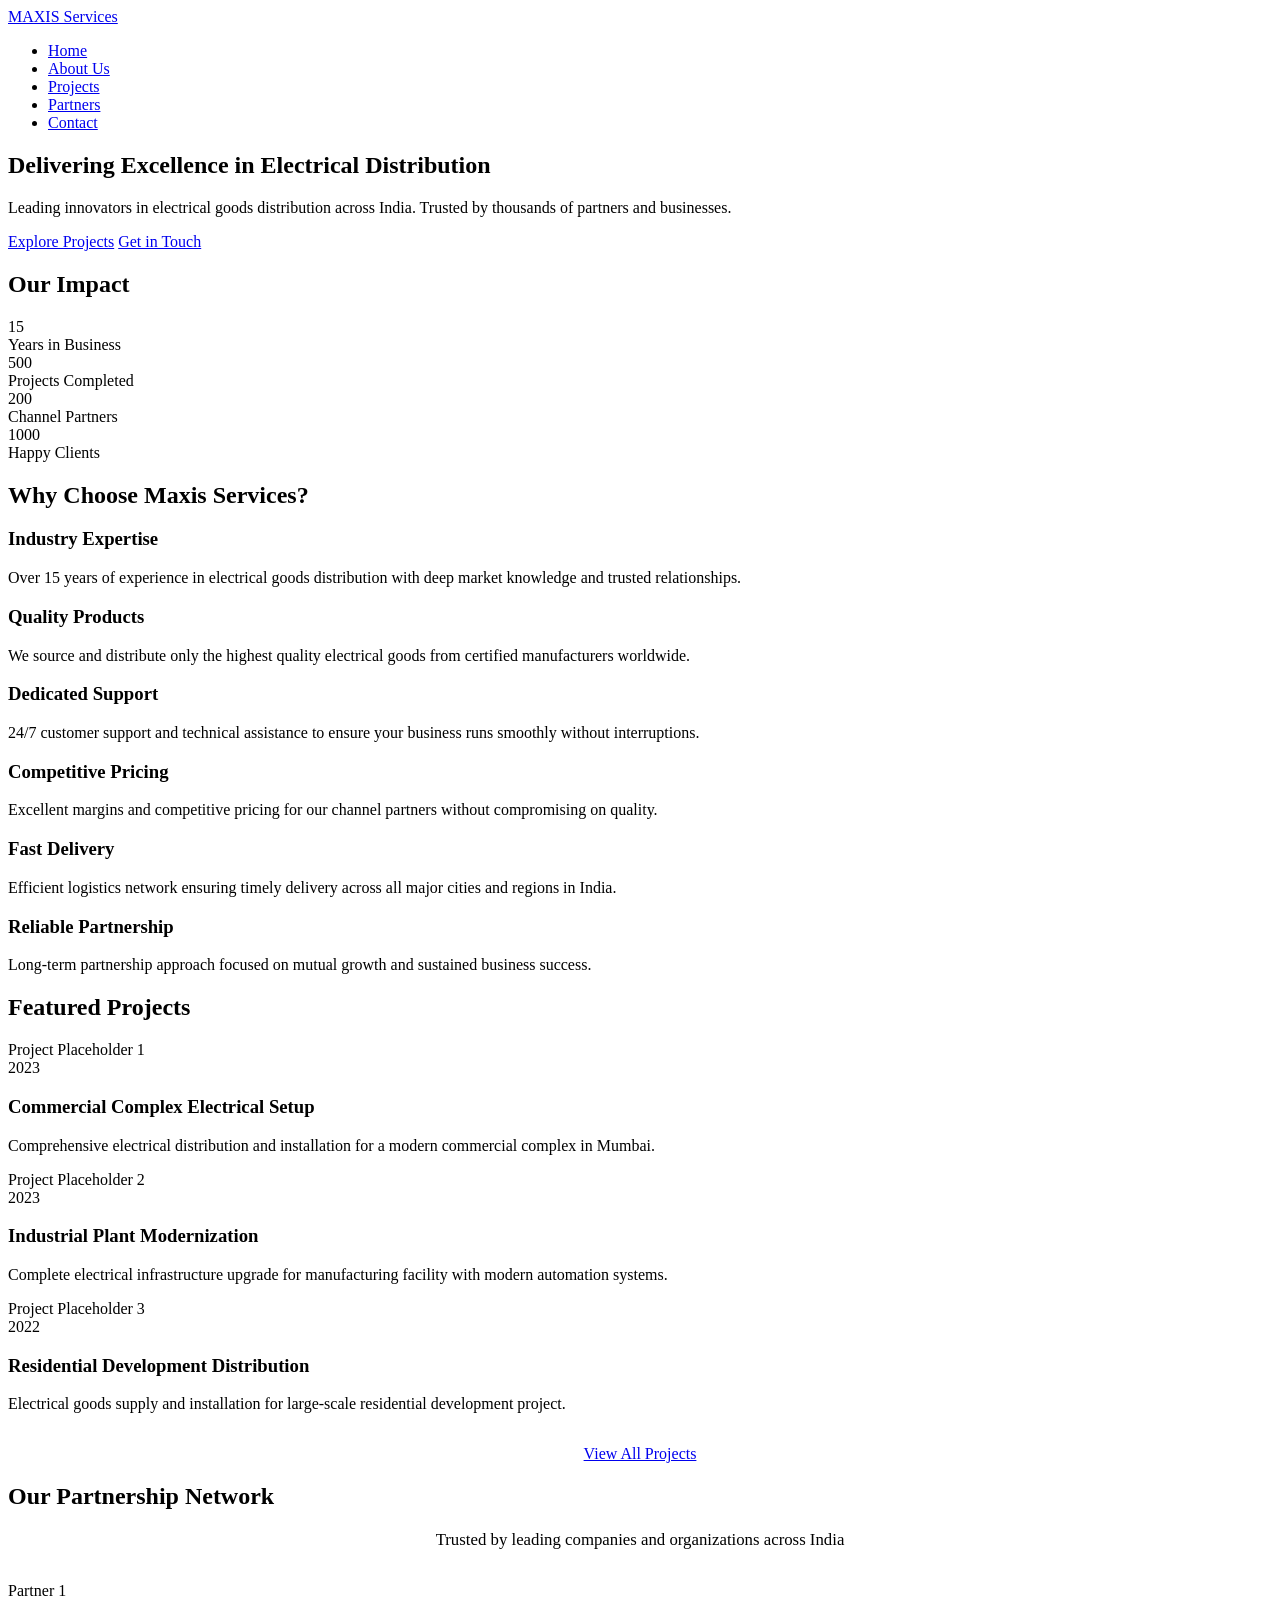
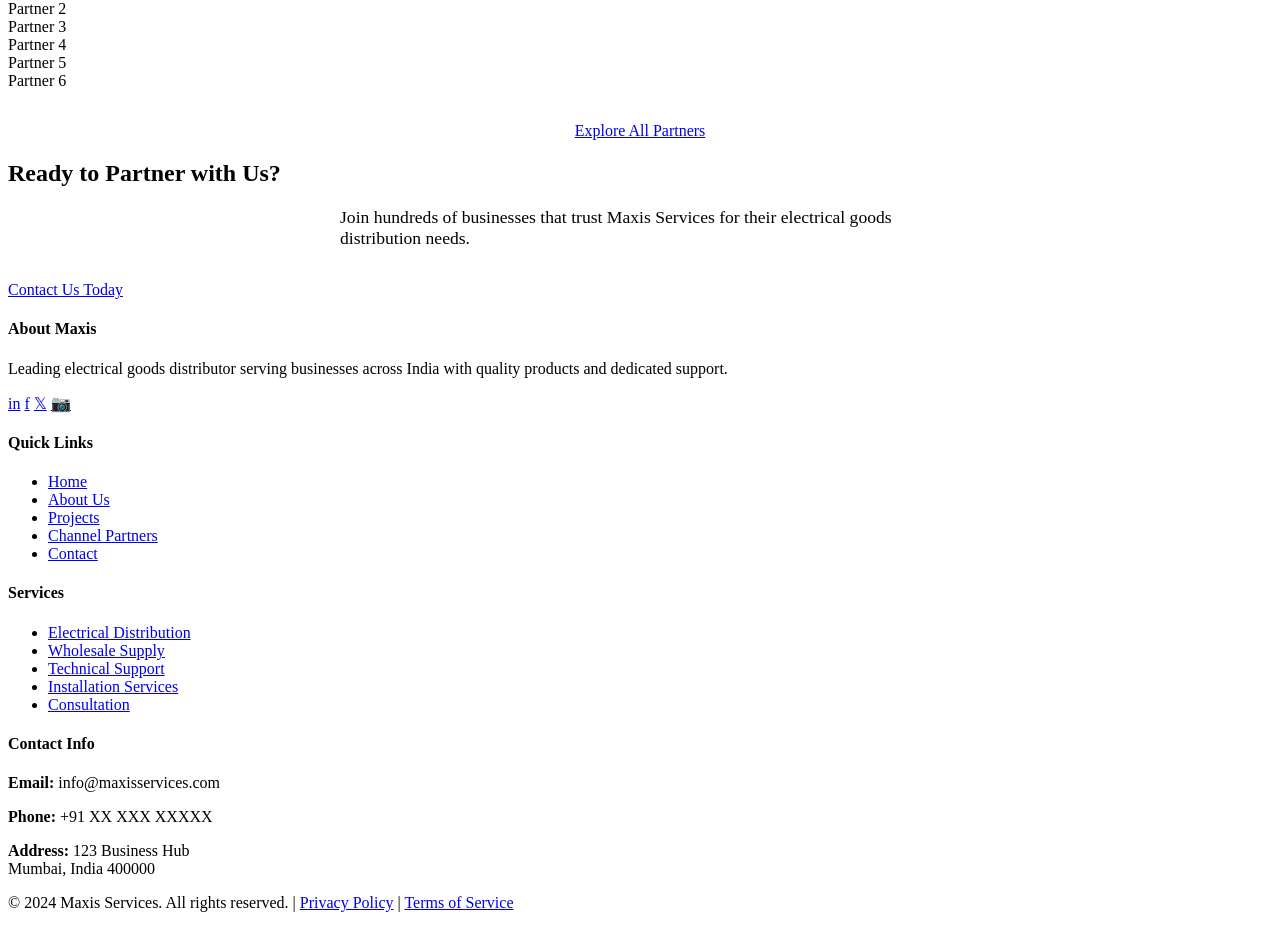
==== index.html @ 86330766 "Add files via upload" ====
<!DOCTYPE html>
<html lang="en">
<head>
    <meta charset="UTF-8">
    <meta name="viewport" content="width=device-width, initial-scale=1.0">
    <title>Maxis Services - Electrical Goods Distribution Excellence</title>
    <meta name="description" content="Delivering excellence in electrical goods distribution with innovative solutions and trusted partnerships.">
    <link rel="stylesheet" href="css/styles.css">
</head>
<body>
    <!-- ============ HEADER ============ -->
    <header>
        <div class="navbar">
            <a href="index.html" class="logo">MAXIS Services</a>
            <nav>
                <ul>
                    <li><a href="index.html" class="active">Home</a></li>
                    <li><a href="about.html">About Us</a></li>
                    <li><a href="projects.html">Projects</a></li>
                    <li><a href="partners.html">Partners</a></li>
                    <li><a href="contact.html">Contact</a></li>
                </ul>
            </nav>
        </div>
    </header>

    <!-- ============ HERO SECTION ============ -->
    <section class="hero">
        <div class="hero-content">
            <h1>Delivering Excellence in Electrical Distribution</h1>
            <p>Leading innovators in electrical goods distribution across India. Trusted by thousands of partners and businesses.</p>
            <div class="hero-buttons">
                <a href="projects.html" class="btn btn-primary">Explore Projects</a>
                <a href="contact.html" class="btn btn-secondary">Get in Touch</a>
            </div>
        </div>
    </section>

    <!-- ============ STATS SECTION ============ -->
    <section class="light">
        <div class="container">
            <h2>Our Impact</h2>
            <div class="stats">
                <div class="stat-card">
                    <div class="stat-number" data-suffix="+">15</div>
                    <div class="stat-label">Years in Business</div>
                </div>
                <div class="stat-card">
                    <div class="stat-number" data-suffix="+">500</div>
                    <div class="stat-label">Projects Completed</div>
                </div>
                <div class="stat-card">
                    <div class="stat-number" data-suffix="+">200</div>
                    <div class="stat-label">Channel Partners</div>
                </div>
                <div class="stat-card">
                    <div class="stat-number" data-suffix="+">1000</div>
                    <div class="stat-label">Happy Clients</div>
                </div>
            </div>
        </div>
    </section>

    <!-- ============ WHY CHOOSE US ============ -->
    <section>
        <div class="container">
            <h2>Why Choose Maxis Services?</h2>
            <div class="features">
                <div class="feature-card">
                    <h3>Industry Expertise</h3>
                    <p>Over 15 years of experience in electrical goods distribution with deep market knowledge and trusted relationships.</p>
                </div>
                <div class="feature-card">
                    <h3>Quality Products</h3>
                    <p>We source and distribute only the highest quality electrical goods from certified manufacturers worldwide.</p>
                </div>
                <div class="feature-card">
                    <h3>Dedicated Support</h3>
                    <p>24/7 customer support and technical assistance to ensure your business runs smoothly without interruptions.</p>
                </div>
                <div class="feature-card">
                    <h3>Competitive Pricing</h3>
                    <p>Excellent margins and competitive pricing for our channel partners without compromising on quality.</p>
                </div>
                <div class="feature-card">
                    <h3>Fast Delivery</h3>
                    <p>Efficient logistics network ensuring timely delivery across all major cities and regions in India.</p>
                </div>
                <div class="feature-card">
                    <h3>Reliable Partnership</h3>
                    <p>Long-term partnership approach focused on mutual growth and sustained business success.</p>
                </div>
            </div>
        </div>
    </section>

    <!-- ============ FEATURED PROJECTS ============ -->
    <section class="light">
        <div class="container">
            <h2>Featured Projects</h2>
            <div class="project-grid">
                <div class="project-card" data-category="commercial">
                    <div class="project-image">Project Placeholder 1</div>
                    <div class="project-info">
                        <div class="project-date">2023</div>
                        <h3>Commercial Complex Electrical Setup</h3>
                        <p class="project-desc">Comprehensive electrical distribution and installation for a modern commercial complex in Mumbai.</p>
                    </div>
                </div>

                <div class="project-card" data-category="industrial">
                    <div class="project-image">Project Placeholder 2</div>
                    <div class="project-info">
                        <div class="project-date">2023</div>
                        <h3>Industrial Plant Modernization</h3>
                        <p class="project-desc">Complete electrical infrastructure upgrade for manufacturing facility with modern automation systems.</p>
                    </div>
                </div>

                <div class="project-card" data-category="residential">
                    <div class="project-image">Project Placeholder 3</div>
                    <div class="project-info">
                        <div class="project-date">2022</div>
                        <h3>Residential Development Distribution</h3>
                        <p class="project-desc">Electrical goods supply and installation for large-scale residential development project.</p>
                    </div>
                </div>
            </div>
            <div style="text-align: center; margin-top: 2rem;">
                <a href="projects.html" class="btn btn-primary">View All Projects</a>
            </div>
        </div>
    </section>

    <!-- ============ PARTNERSHIP SECTION ============ -->
    <section>
        <div class="container">
            <h2>Our Partnership Network</h2>
            <p style="text-align: center; font-size: 1.05rem; margin-bottom: 2rem;">
                Trusted by leading companies and organizations across India
            </p>
            <div class="partners-grid">
                <div class="partner-card">
                    <div class="partner-logo">Partner 1</div>
                </div>
                <div class="partner-card">
                    <div class="partner-logo">Partner 2</div>
                </div>
                <div class="partner-card">
                    <div class="partner-logo">Partner 3</div>
                </div>
                <div class="partner-card">
                    <div class="partner-logo">Partner 4</div>
                </div>
                <div class="partner-card">
                    <div class="partner-logo">Partner 5</div>
                </div>
                <div class="partner-card">
                    <div class="partner-logo">Partner 6</div>
                </div>
            </div>
            <div style="text-align: center; margin-top: 2rem;">
                <a href="partners.html" class="btn btn-primary">Explore All Partners</a>
            </div>
        </div>
    </section>

    <!-- ============ CTA SECTION ============ -->
    <section class="dark">
        <div class="container text-center">
            <h2>Ready to Partner with Us?</h2>
            <p style="font-size: 1.1rem; margin-bottom: 2rem; max-width: 600px; margin-left: auto; margin-right: auto;">
                Join hundreds of businesses that trust Maxis Services for their electrical goods distribution needs.
            </p>
            <a href="contact.html" class="btn btn-secondary">Contact Us Today</a>
        </div>
    </section>

    <!-- ============ FOOTER ============ -->
    <footer>
        <div class="footer-content">
            <div class="footer-section">
                <h4>About Maxis</h4>
                <p>Leading electrical goods distributor serving businesses across India with quality products and dedicated support.</p>
                <div class="social-links">
                    <a href="#" title="LinkedIn">in</a>
                    <a href="#" title="Facebook">f</a>
                    <a href="#" title="Twitter">𝕏</a>
                    <a href="#" title="Instagram">📷</a>
                </div>
            </div>

            <div class="footer-section">
                <h4>Quick Links</h4>
                <ul>
                    <li><a href="index.html">Home</a></li>
                    <li><a href="about.html">About Us</a></li>
                    <li><a href="projects.html">Projects</a></li>
                    <li><a href="partners.html">Channel Partners</a></li>
                    <li><a href="contact.html">Contact</a></li>
                </ul>
            </div>

            <div class="footer-section">
                <h4>Services</h4>
                <ul>
                    <li><a href="#">Electrical Distribution</a></li>
                    <li><a href="#">Wholesale Supply</a></li>
                    <li><a href="#">Technical Support</a></li>
                    <li><a href="#">Installation Services</a></li>
                    <li><a href="#">Consultation</a></li>
                </ul>
            </div>

            <div class="footer-section">
                <h4>Contact Info</h4>
                <p><strong>Email:</strong> info@maxisservices.com</p>
                <p><strong>Phone:</strong> +91 XX XXX XXXXX</p>
                <p><strong>Address:</strong> 123 Business Hub<br>Mumbai, India 400000</p>
            </div>
        </div>

        <div class="footer-bottom">
            <p>&copy; 2024 Maxis Services. All rights reserved. | <a href="#">Privacy Policy</a> | <a href="#">Terms of Service</a></p>
        </div>
    </footer>

    <script src="js/script.js"></script>
</body>
</html>
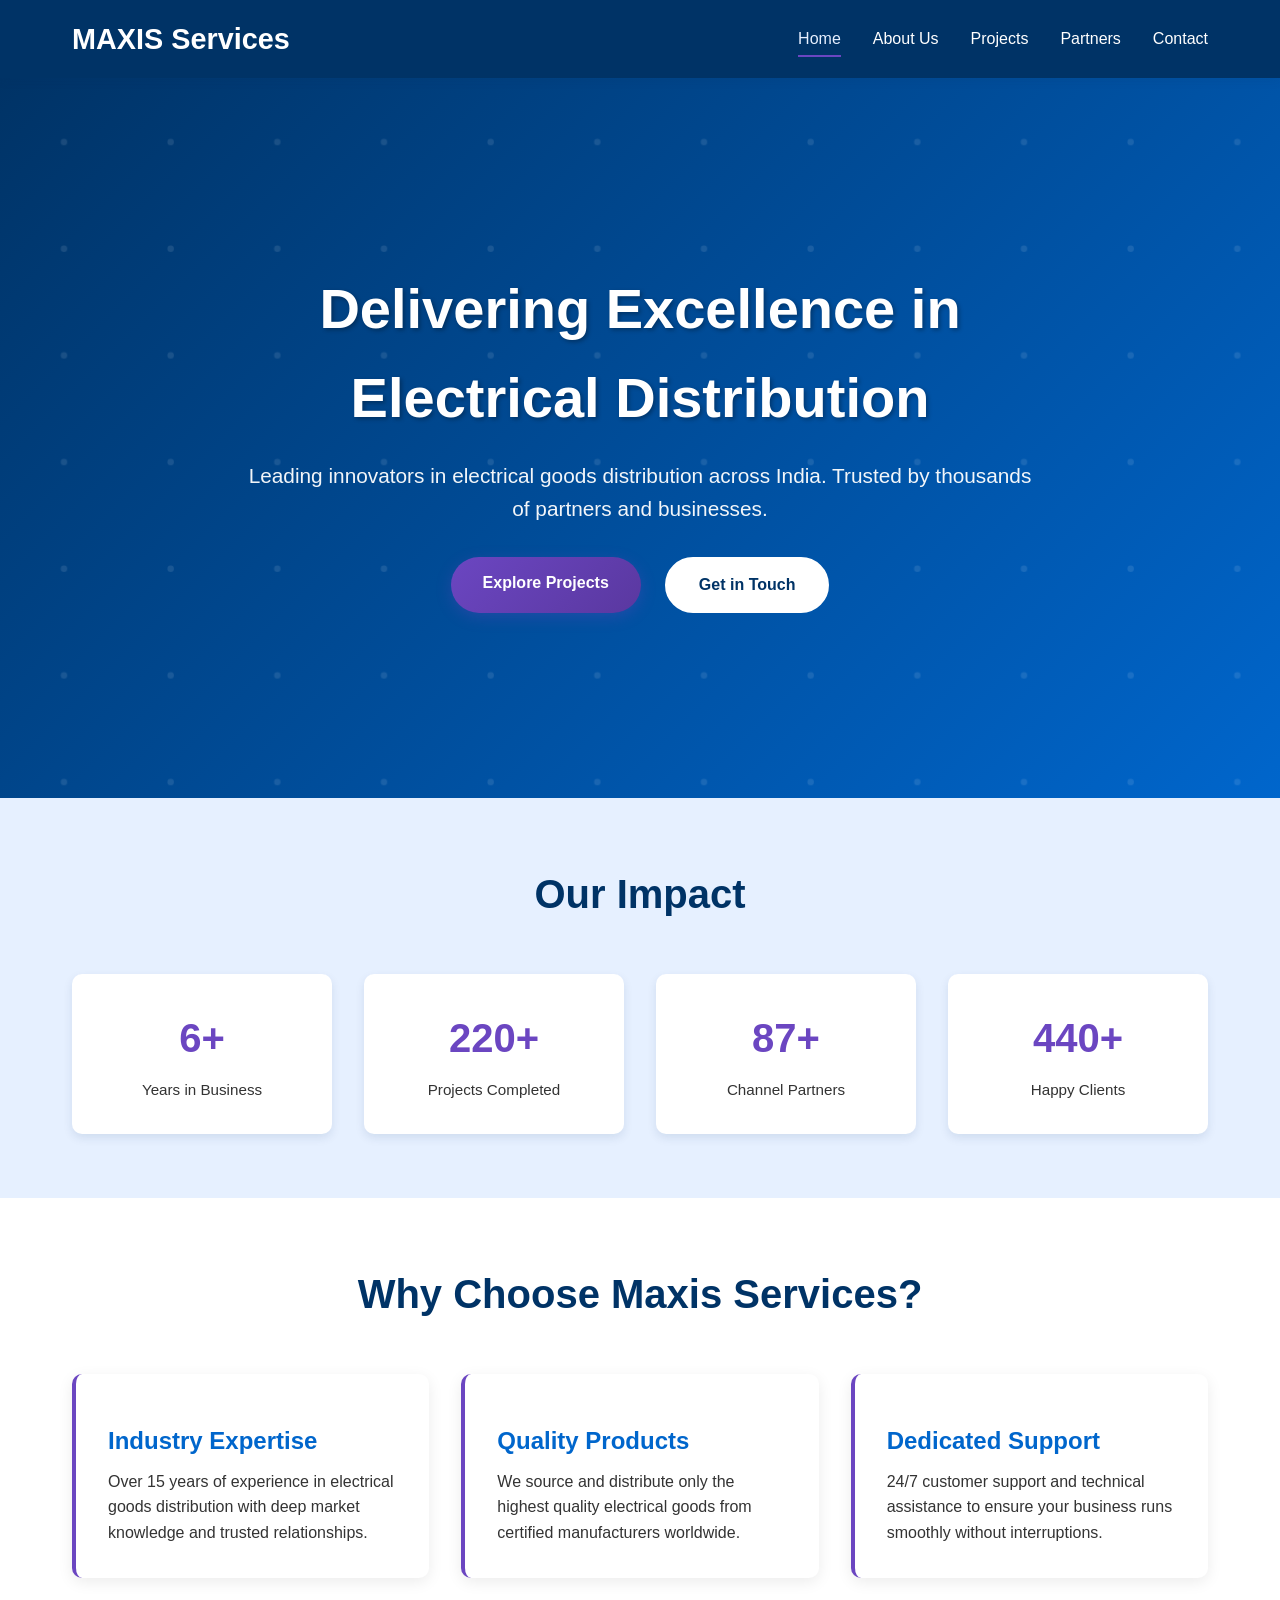
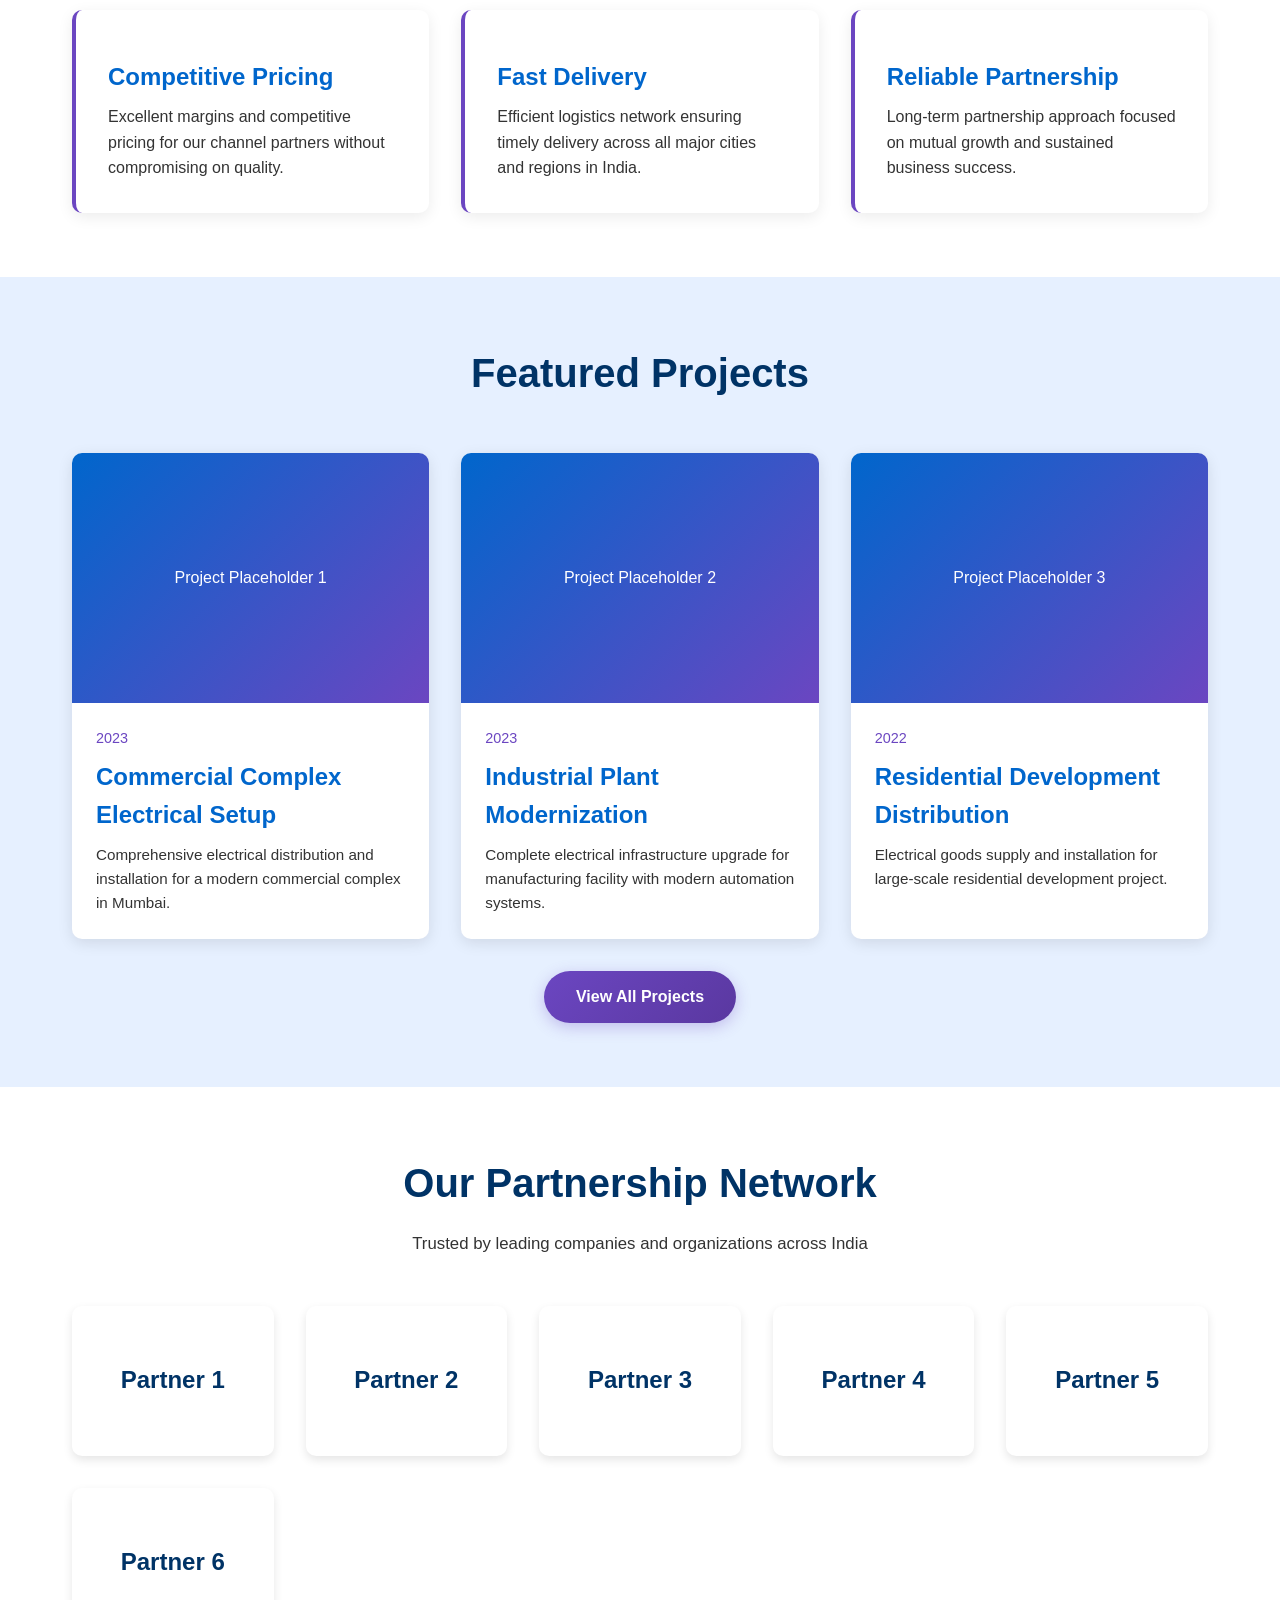
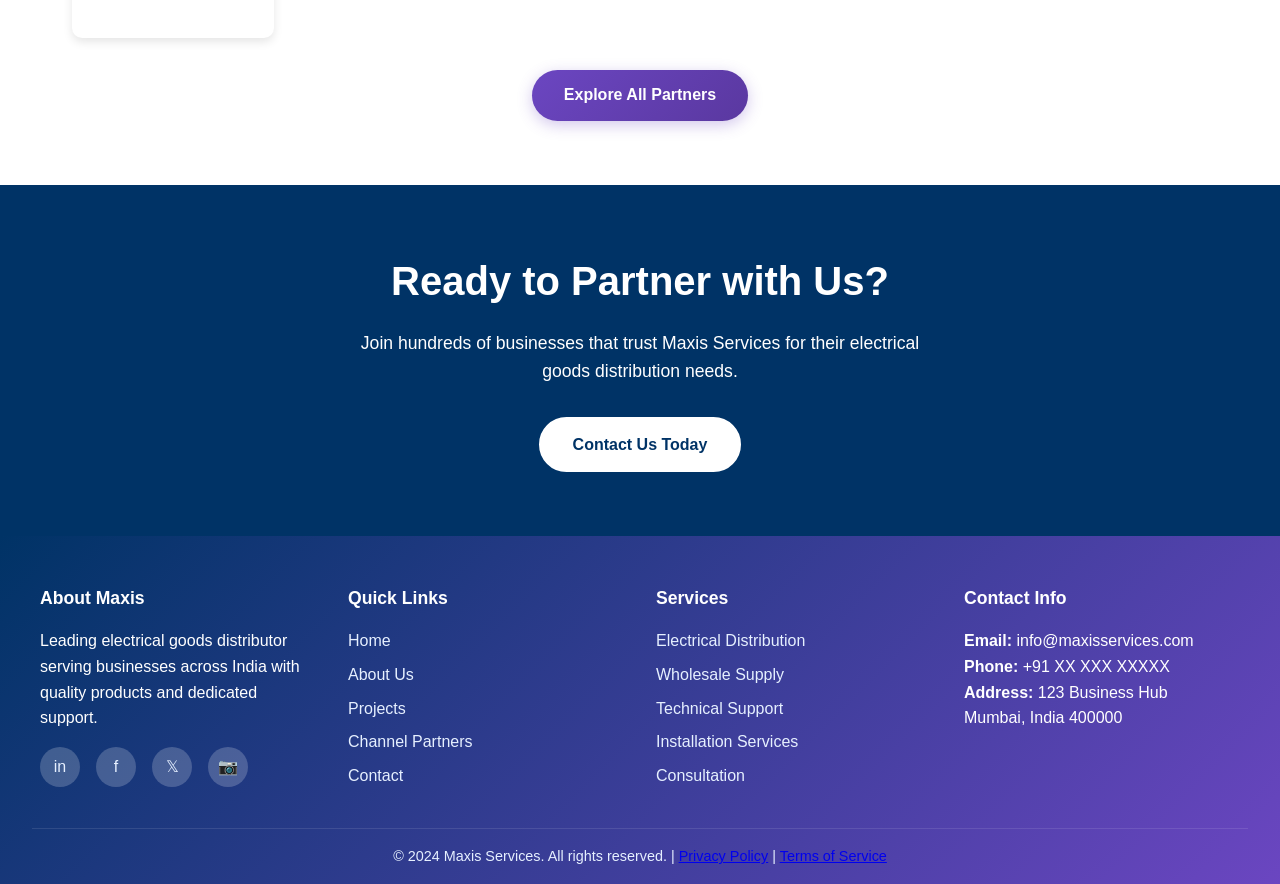
==== commit 627861b0: "Fix stylesheet link in index.html" ====
--- a/index.html
+++ b/index.html
@@ -5,7 +5,7 @@
     <meta name="viewport" content="width=device-width, initial-scale=1.0">
     <title>Maxis Services - Electrical Goods Distribution Excellence</title>
     <meta name="description" content="Delivering excellence in electrical goods distribution with innovative solutions and trusted partnerships.">
-    <link rel="stylesheet" href="css/styles.css">
+    <link rel="stylesheet" href="css/style.css">
 </head>
 <body>
     <!-- ============ HEADER ============ -->
--- a/css/style.css
+++ b/css/style.css
@@ -0,0 +1,662 @@
+* {
+    margin: 0;
+    padding: 0;
+    box-sizing: border-box;
+}
+
+:root {
+    --dark-blue: #003366;
+    --medium-blue: #0066CC;
+    --light-blue: #E6F0FF;
+    --purple: #6B46C1;
+    --white: #FFFFFF;
+    --gray-dark: #333333;
+    --gray-light: #F5F5F5;
+    --gray-border: #CCCCCC;
+}
+
+body {
+    font-family: 'Segoe UI', Tahoma, Geneva, Verdana, sans-serif;
+    line-height: 1.6;
+    color: var(--gray-dark);
+    background-color: var(--white);
+    overflow-x: hidden;
+}
+
+html {
+    scroll-behavior: smooth;
+}
+
+/* ============ HEADER & NAVIGATION ============ */
+header {
+    background-color: var(--dark-blue);
+    padding: 1rem 0;
+    position: sticky;
+    top: 0;
+    z-index: 1000;
+    box-shadow: 0 2px 10px rgba(0, 51, 102, 0.1);
+    transition: all 0.3s ease;
+}
+
+header.scrolled {
+    box-shadow: 0 4px 20px rgba(0, 51, 102, 0.2);
+}
+
+.navbar {
+    display: flex;
+    justify-content: space-between;
+    align-items: center;
+    max-width: 1200px;
+    margin: 0 auto;
+    padding: 0 2rem;
+}
+
+.logo {
+    font-size: 1.8rem;
+    font-weight: bold;
+    color: var(--white);
+    text-decoration: none;
+    transition: transform 0.3s ease;
+}
+
+.logo:hover {
+    transform: scale(1.05);
+}
+
+nav ul {
+    list-style: none;
+    display: flex;
+    gap: 2rem;
+    align-items: center;
+}
+
+nav a {
+    color: var(--white);
+    text-decoration: none;
+    font-weight: 500;
+    transition: color 0.3s ease, padding-bottom 0.3s ease;
+    padding-bottom: 0.5rem;
+    border-bottom: 2px solid transparent;
+}
+
+nav a:hover,
+nav a.active {
+    color: var(--light-blue);
+    border-bottom: 2px solid var(--purple);
+}
+
+/* ============ HERO SECTION ============ */
+.hero {
+    background: linear-gradient(135deg, var(--dark-blue) 0%, var(--medium-blue) 100%);
+    color: var(--white);
+    padding: 6rem 2rem;
+    text-align: center;
+    min-height: 80vh;
+    display: flex;
+    flex-direction: column;
+    justify-content: center;
+    align-items: center;
+    position: relative;
+    overflow: hidden;
+}
+
+.hero::before {
+    content: '';
+    position: absolute;
+    top: 0;
+    left: 0;
+    right: 0;
+    bottom: 0;
+    background: url('data:image/svg+xml,<svg xmlns="http://www.w3.org/2000/svg" viewBox="0 0 1200 600"><defs><pattern id="dots" x="50" y="50" width="100" height="100" patternUnits="userSpaceOnUse"><circle cx="10" cy="10" r="3" fill="rgba(255,255,255,0.1)"/></pattern></defs><rect fill="url(%23dots)" width="1200" height="600"/></svg>');
+    pointer-events: none;
+}
+
+.hero-content {
+    position: relative;
+    z-index: 1;
+    animation: fadeInDown 0.8s ease-out;
+    max-width: 800px;
+}
+
+.hero h1 {
+    font-size: 3.5rem;
+    margin-bottom: 1rem;
+    font-weight: 800;
+    text-shadow: 2px 2px 4px rgba(0, 0, 0, 0.3);
+}
+
+.hero p {
+    font-size: 1.3rem;
+    margin-bottom: 2rem;
+    opacity: 0.95;
+}
+
+.hero-buttons {
+    display: flex;
+    gap: 1.5rem;
+    justify-content: center;
+    flex-wrap: wrap;
+}
+
+@keyframes fadeInDown {
+    from {
+        opacity: 0;
+        transform: translateY(-30px);
+    }
+    to {
+        opacity: 1;
+        transform: translateY(0);
+    }
+}
+
+/* ============ BUTTONS ============ */
+.btn {
+    padding: 0.8rem 2rem;
+    font-size: 1rem;
+    border: none;
+    border-radius: 50px;
+    cursor: pointer;
+    transition: all 0.3s ease;
+    font-weight: 600;
+    text-decoration: none;
+    display: inline-block;
+}
+
+.btn-primary {
+    background: linear-gradient(135deg, var(--purple) 0%, #5A38A0 100%);
+    color: var(--white);
+    box-shadow: 0 4px 15px rgba(107, 70, 193, 0.3);
+}
+
+.btn-primary:hover {
+    transform: translateY(-3px);
+    box-shadow: 0 6px 25px rgba(107, 70, 193, 0.5);
+}
+
+.btn-secondary {
+    background: var(--white);
+    color: var(--dark-blue);
+    border: 2px solid var(--white);
+}
+
+.btn-secondary:hover {
+    background: var(--light-blue);
+    transform: translateY(-3px);
+}
+
+/* ============ CONTAINER ============ */
+.container {
+    max-width: 1200px;
+    margin: 0 auto;
+    padding: 0 2rem;
+}
+
+/* ============ SECTIONS ============ */
+section {
+    padding: 4rem 2rem;
+}
+
+section.light {
+    background-color: var(--light-blue);
+}
+
+section.dark {
+    background-color: var(--dark-blue);
+    color: var(--white);
+}
+
+section h2 {
+    font-size: 2.5rem;
+    margin-bottom: 1rem;
+    color: var(--dark-blue);
+    text-align: center;
+}
+
+section.dark h2 {
+    color: var(--white);
+}
+
+section h3 {
+    font-size: 1.5rem;
+    margin-bottom: 0.5rem;
+    color: var(--medium-blue);
+}
+
+section.dark h3 {
+    color: var(--light-blue);
+}
+
+/* ============ STATS SECTION ============ */
+.stats {
+    display: grid;
+    grid-template-columns: repeat(auto-fit, minmax(250px, 1fr));
+    gap: 2rem;
+    margin-top: 3rem;
+}
+
+.stat-card {
+    background: var(--white);
+    padding: 2rem;
+    border-radius: 10px;
+    text-align: center;
+    box-shadow: 0 4px 10px rgba(0, 51, 102, 0.1);
+    animation: slideUp 0.6s ease-out;
+}
+
+.stat-number {
+    font-size: 2.5rem;
+    font-weight: bold;
+    color: var(--purple);
+    margin-bottom: 0.5rem;
+}
+
+.stat-label {
+    color: var(--gray-dark);
+    font-size: 0.95rem;
+}
+
+@keyframes slideUp {
+    from {
+        opacity: 0;
+        transform: translateY(30px);
+    }
+    to {
+        opacity: 1;
+        transform: translateY(0);
+    }
+}
+
+/* ============ FEATURES SECTION ============ */
+.features {
+    display: grid;
+    grid-template-columns: repeat(auto-fit, minmax(300px, 1fr));
+    gap: 2rem;
+    margin-top: 3rem;
+}
+
+.feature-card {
+    background: var(--white);
+    padding: 2rem;
+    border-radius: 10px;
+    box-shadow: 0 4px 15px rgba(0, 0, 0, 0.08);
+    transition: all 0.3s ease;
+    border-left: 4px solid var(--purple);
+}
+
+.feature-card:hover {
+    transform: translateY(-10px);
+    box-shadow: 0 8px 25px rgba(0, 51, 102, 0.15);
+}
+
+.feature-card h3 {
+    margin-top: 1rem;
+}
+
+/* ============ PROJECTS SECTION ============ */
+.project-grid {
+    display: grid;
+    grid-template-columns: repeat(auto-fit, minmax(300px, 1fr));
+    gap: 2rem;
+    margin-top: 3rem;
+}
+
+.project-card {
+    background: var(--white);
+    border-radius: 10px;
+    overflow: hidden;
+    box-shadow: 0 4px 15px rgba(0, 0, 0, 0.1);
+    transition: all 0.3s ease;
+    cursor: pointer;
+}
+
+.project-card:hover {
+    transform: translateY(-10px);
+    box-shadow: 0 8px 30px rgba(0, 51, 102, 0.2);
+}
+
+.project-image {
+    width: 100%;
+    height: 250px;
+    background: linear-gradient(135deg, var(--medium-blue), var(--purple));
+    display: flex;
+    align-items: center;
+    justify-content: center;
+    color: var(--white);
+    font-size: 1rem;
+    position: relative;
+    overflow: hidden;
+}
+
+.project-image::after {
+    content: '';
+    position: absolute;
+    top: 0;
+    left: 0;
+    right: 0;
+    bottom: 0;
+    background: rgba(0, 0, 0, 0);
+    transition: background 0.3s ease;
+}
+
+.project-card:hover .project-image::after {
+    background: rgba(0, 0, 0, 0.2);
+}
+
+.project-info {
+    padding: 1.5rem;
+}
+
+.project-info h3 {
+    margin-bottom: 0.5rem;
+}
+
+.project-date {
+    font-size: 0.9rem;
+    color: var(--purple);
+    margin-bottom: 0.5rem;
+}
+
+.project-desc {
+    font-size: 0.95rem;
+    color: var(--gray-dark);
+    line-height: 1.6;
+}
+
+/* ============ PARTNERS SECTION ============ */
+.partners-grid {
+    display: grid;
+    grid-template-columns: repeat(auto-fit, minmax(200px, 1fr));
+    gap: 2rem;
+    margin-top: 3rem;
+}
+
+.partner-card {
+    background: var(--white);
+    padding: 2rem;
+    border-radius: 10px;
+    display: flex;
+    align-items: center;
+    justify-content: center;
+    min-height: 150px;
+    box-shadow: 0 4px 10px rgba(0, 0, 0, 0.1);
+    transition: all 0.3s ease;
+    border: 2px solid transparent;
+}
+
+.partner-card:hover {
+    border-color: var(--purple);
+    transform: scale(1.05);
+    box-shadow: 0 6px 20px rgba(107, 70, 193, 0.2);
+}
+
+.partner-logo {
+    font-size: 1.5rem;
+    font-weight: bold;
+    color: var(--dark-blue);
+    text-align: center;
+}
+
+/* ============ FORM ============ */
+.form-group {
+    margin-bottom: 1.5rem;
+}
+
+label {
+    display: block;
+    margin-bottom: 0.5rem;
+    font-weight: 600;
+    color: var(--dark-blue);
+}
+
+input,
+textarea,
+select {
+    width: 100%;
+    padding: 0.8rem;
+    border: 2px solid var(--gray-border);
+    border-radius: 5px;
+    font-family: inherit;
+    font-size: 1rem;
+    transition: all 0.3s ease;
+}
+
+input:focus,
+textarea:focus,
+select:focus {
+    outline: none;
+    border-color: var(--medium-blue);
+    box-shadow: 0 0 0 3px rgba(0, 102, 204, 0.1);
+}
+
+textarea {
+    resize: vertical;
+    min-height: 150px;
+}
+
+.contact-wrapper {
+    display: grid;
+    grid-template-columns: 1fr 1fr;
+    gap: 3rem;
+    margin-top: 2rem;
+}
+
+.contact-form {
+    max-width: 100%;
+}
+
+.contact-info {
+    background: var(--light-blue);
+    padding: 2rem;
+    border-radius: 10px;
+}
+
+.contact-item {
+    margin-bottom: 2rem;
+}
+
+.contact-item h4 {
+    color: var(--dark-blue);
+    margin-bottom: 0.5rem;
+}
+
+.contact-item p {
+    color: var(--gray-dark);
+}
+
+@media (max-width: 768px) {
+    .contact-wrapper {
+        grid-template-columns: 1fr;
+    }
+}
+
+/* ============ FOOTER ============ */
+footer {
+    background: linear-gradient(135deg, var(--dark-blue) 0%, var(--purple) 100%);
+    color: var(--white);
+    padding: 3rem 2rem 1rem;
+}
+
+.footer-content {
+    max-width: 1200px;
+    margin: 0 auto;
+    display: grid;
+    grid-template-columns: repeat(auto-fit, minmax(250px, 1fr));
+    gap: 2rem;
+    margin-bottom: 2rem;
+}
+
+.footer-section h4 {
+    margin-bottom: 1rem;
+    font-size: 1.1rem;
+}
+
+.footer-section ul {
+    list-style: none;
+}
+
+.footer-section a {
+    color: var(--light-blue);
+    text-decoration: none;
+    transition: color 0.3s ease;
+    display: block;
+    margin-bottom: 0.5rem;
+}
+
+.footer-section a:hover {
+    color: var(--white);
+}
+
+.social-links {
+    display: flex;
+    gap: 1rem;
+    margin-top: 1rem;
+}
+
+.social-links a {
+    display: inline-flex;
+    width: 40px;
+    height: 40px;
+    align-items: center;
+    justify-content: center;
+    background: rgba(255, 255, 255, 0.2);
+    border-radius: 50%;
+    transition: all 0.3s ease;
+    margin-bottom: 0;
+}
+
+.social-links a:hover {
+    background: var(--purple);
+    transform: translateY(-3px);
+}
+
+.footer-bottom {
+    border-top: 1px solid rgba(255, 255, 255, 0.1);
+    padding-top: 1rem;
+    text-align: center;
+    color: var(--light-blue);
+    font-size: 0.9rem;
+}
+
+/* ============ TIMELINE ============ */
+.timeline {
+    position: relative;
+    padding: 2rem 0;
+}
+
+.timeline::before {
+    content: '';
+    position: absolute;
+    left: 50%;
+    transform: translateX(-50%);
+    width: 4px;
+    height: 100%;
+    background: var(--medium-blue);
+}
+
+.timeline-item {
+    margin-bottom: 2rem;
+    width: 48%;
+}
+
+.timeline-item:nth-child(odd) {
+    margin-left: 0;
+    text-align: right;
+}
+
+.timeline-item:nth-child(even) {
+    margin-left: 52%;
+    text-align: left;
+}
+
+.timeline-dot {
+    position: absolute;
+    left: 50%;
+    transform: translateX(-50%);
+    width: 20px;
+    height: 20px;
+    background: var(--purple);
+    border: 4px solid var(--white);
+    border-radius: 50%;
+    margin-top: 0.5rem;
+}
+
+.timeline-content {
+    background: var(--white);
+    padding: 1.5rem;
+    border-radius: 8px;
+    box-shadow: 0 2px 8px rgba(0, 0, 0, 0.1);
+}
+
+.timeline-content h3 {
+    color: var(--dark-blue);
+    margin-bottom: 0.5rem;
+}
+
+@media (max-width: 768px) {
+    .timeline::before {
+        left: 20px;
+    }
+
+    .timeline-item {
+        width: 100%;
+        margin-left: 60px !important;
+        text-align: left !important;
+    }
+
+    .timeline-dot {
+        left: 20px;
+    }
+
+    nav ul {
+        flex-direction: column;
+        gap: 1rem;
+    }
+
+    .hero h1 {
+        font-size: 2rem;
+    }
+
+    section h2 {
+        font-size: 1.8rem;
+    }
+}
+
+/* ============ ANIMATIONS ============ */
+@keyframes fadeIn {
+    from {
+        opacity: 0;
+    }
+    to {
+        opacity: 1;
+    }
+}
+
+@keyframes pulse {
+    0%, 100% {
+        opacity: 1;
+    }
+    50% {
+        opacity: 0.7;
+    }
+}
+
+.fade-in {
+    animation: fadeIn 0.6s ease-out;
+}
+
+/* ============ UTILITY CLASSES ============ */
+.text-center {
+    text-align: center;
+}
+
+.mt-3 {
+    margin-top: 3rem;
+}
+
+.mb-2 {
+    margin-bottom: 2rem;
+}
+
+.hidden {
+    display: none;
+}
